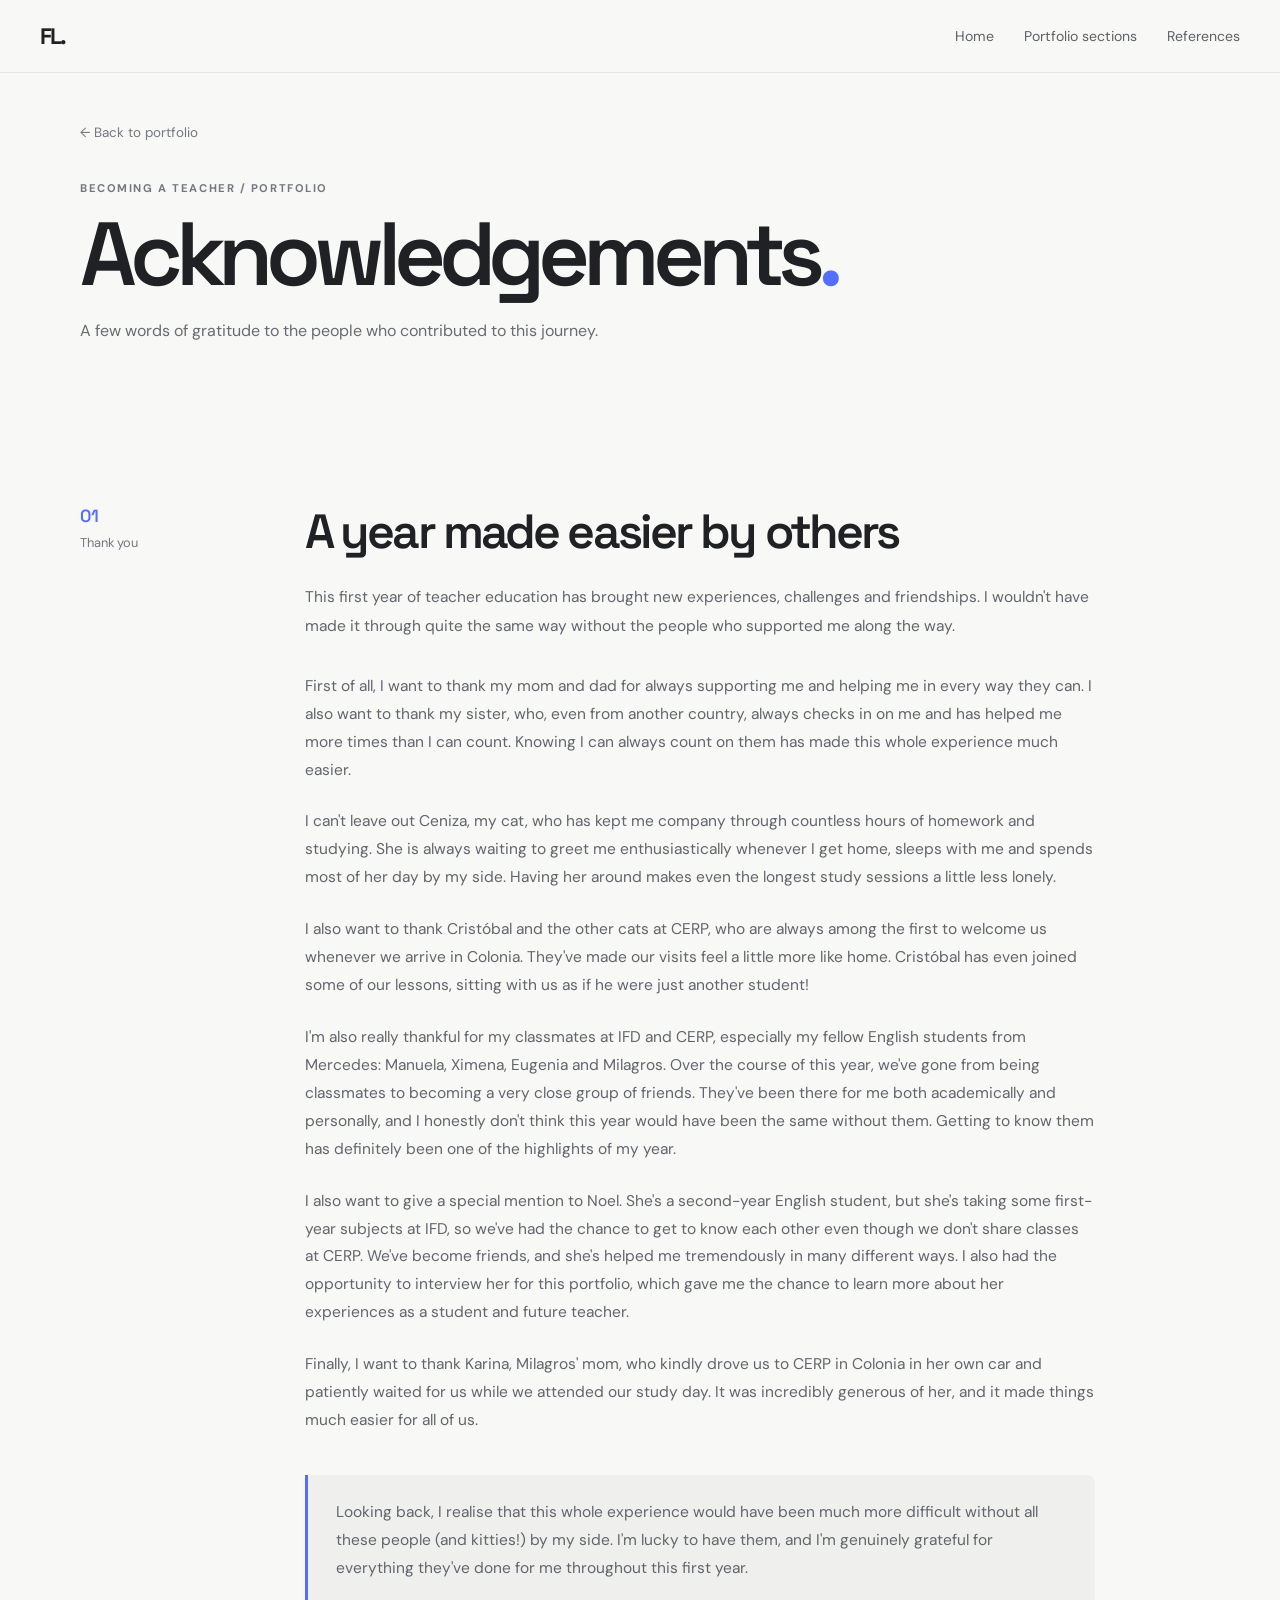
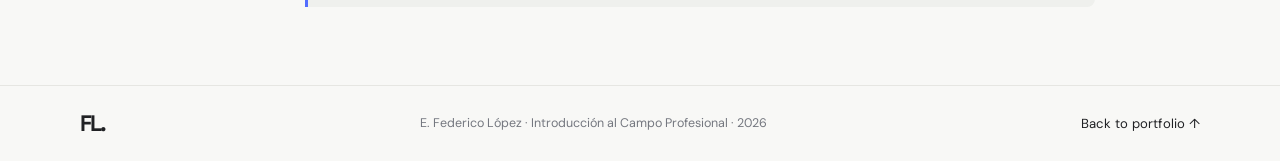
==== portfolio/acknowledgements.html @ 2c7e5343 "Initial portfolio publication" ====
<!doctype html>
<html lang="en">
  <head>
    <meta charset="UTF-8" />
    <meta name="viewport" content="width=device-width, initial-scale=1.0" />
    <title>Acknowledgements — Federico López</title>
    <link rel="preconnect" href="https://fonts.googleapis.com" />
    <link rel="preconnect" href="https://fonts.gstatic.com" crossorigin />
    <link
      href="https://fonts.googleapis.com/css2?family=DM+Sans:wght@400;500;600;700&family=Space+Grotesk:wght@400;500;600;700&display=swap"
      rel="stylesheet"
    />
    <link rel="stylesheet" href="style.css" />
  </head>

  <body>
    <header class="site-header">
      <div class="nav-container">
        <a class="logo" href="index.html">FL.</a>
        <button
          class="menu-toggle"
          aria-label="Open navigation"
          aria-expanded="false"
        >
          <span></span><span></span>
        </button>
        <nav class="main-nav">
          <a href="index.html">Home</a>
          <a href="index.html#portfolio">Portfolio sections</a>
          <a href="references.html">References</a>
        </nav>
      </div>
    </header>

    <main>
      <section class="page-hero container">
        <a class="back-link" href="index.html#portfolio">← Back to portfolio</a>
        <p class="eyebrow">BECOMING A TEACHER / PORTFOLIO</p>
        <h1>Acknowledgements<span>.</span></h1>
        <p class="hero-intro">
          A few words of gratitude to the people who contributed to this
          journey.
        </p>
      </section>

      <section class="content-section container">
        <div class="content-layout">
          <aside class="content-label">
            <span>01</span>
            <p>Thank you</p>
          </aside>

          <div class="content-main">
            <h2>A year made easier by others</h2>
            <p class="section-lead">
              This first year of teacher education has brought new experiences,
              challenges and friendships. I wouldn't have made it through quite
              the same way without the people who supported me along the way.
            </p>

            <div class="acknowledgements-content">
              <p>
                First of all, I want to thank my mom and dad for always
                supporting me and helping me in every way they can. I also want
                to thank my sister, who, even from another country, always
                checks in on me and has helped me more times than I can count.
                Knowing I can always count on them has made this whole
                experience much easier.
              </p>

              <p>
                I can't leave out Ceniza, my cat, who has kept me company
                through countless hours of homework and studying. She is always
                waiting to greet me enthusiastically whenever I get home, sleeps
                with me and spends most of her day by my side. Having her around
                makes even the longest study sessions a little less lonely.
              </p>

              <p>
                I also want to thank Cristóbal and the other cats at CERP, who
                are always among the first to welcome us whenever we arrive in
                Colonia. They've made our visits feel a little more like home.
                Cristóbal has even joined some of our lessons, sitting with us
                as if he were just another student!
              </p>

              <p>
                I'm also really thankful for my classmates at IFD and CERP,
                especially my fellow English students from Mercedes: Manuela,
                Ximena, Eugenia and Milagros. Over the course of this year,
                we've gone from being classmates to becoming a very close group
                of friends. They've been there for me both academically and
                personally, and I honestly don't think this year would have been
                the same without them. Getting to know them has definitely been
                one of the highlights of my year.
              </p>

              <p>
                I also want to give a special mention to Noel. She's a
                second-year English student, but she's taking some first-year
                subjects at IFD, so we've had the chance to get to know each
                other even though we don't share classes at CERP. We've become
                friends, and she's helped me tremendously in many different
                ways. I also had the opportunity to interview her for this
                portfolio, which gave me the chance to learn more about her
                experiences as a student and future teacher.
              </p>

              <p>
                Finally, I want to thank Karina, Milagros' mom, who kindly drove
                us to CERP in Colonia in her own car and patiently waited for us
                while we attended our study day. It was incredibly generous of
                her, and it made things much easier for all of us.
              </p>
            </div>

            <div class="acknowledgements-ending">
              <p>
                Looking back, I realise that this whole experience would have
                been much more difficult without all these people (and kitties!)
                by my side. I'm lucky to have them, and I'm genuinely grateful
                for everything they've done for me throughout this first year.
              </p>
            </div>
          </div>
        </div>
      </section>
    </main>

    <footer class="site-footer">
      <div class="container footer-content">
        <a class="logo" href="index.html">FL.</a>
        <p>E. Federico López · Introducción al Campo Profesional · 2026</p>
        <a href="index.html#portfolio">Back to portfolio ↑</a>
      </div>
    </footer>

    <script src="script.js"></script>
  </body>
</html>
---- portfolio/style.css ----
:root {
  --bg: #f8f8f6;
  --paper: #ffffff;
  --ink: #202124;
  --muted: #74777f;
  --accent: #536dfe;
  --line: #e6e6e2;
  --soft: #eff0ed;
}
* {
  box-sizing: border-box;
}
html {
  scroll-behavior: smooth;
  scroll-padding-top: 100px;
}
body {
  margin: 0;
  background: var(--bg);
  color: var(--ink);
  font-family: "DM Sans", sans-serif;
  -webkit-font-smoothing: antialiased;
}
a {
  color: inherit;
}
.container {
  width: min(1120px, calc(100% - 48px));
  margin-inline: auto;
}
.site-header {
  position: sticky;
  top: 0;
  z-index: 20;
  background: rgba(248, 248, 246, 0.94);
  backdrop-filter: blur(14px);
  border-bottom: 1px solid var(--line);
}
.nav-container {
  width: min(1200px, calc(100% - 48px));
  height: 72px;
  margin: auto;
  display: flex;
  align-items: center;
  justify-content: space-between;
}
.logo {
  font:
    700 1.4rem "Space Grotesk",
    sans-serif;
  text-decoration: none;
  letter-spacing: -0.08em;
}
.main-nav {
  display: flex;
  align-items: center;
  gap: 30px;
}
.main-nav a {
  text-decoration: none;
  color: #5e6067;
  font-size: 0.88rem;
  transition: color 0.2s;
}
.main-nav a:hover {
  color: var(--accent);
}
.menu-toggle {
  display: none;
  border: 0;
  background: transparent;
  padding: 8px;
}
.menu-toggle span {
  display: block;
  width: 22px;
  height: 2px;
  background: var(--ink);
  margin: 5px;
}
.eyebrow {
  margin: 0;
  color: var(--muted);
  font-size: 0.7rem;
  font-weight: 700;
  letter-spacing: 0.14em;
  text-transform: uppercase;
}
.welcome {
  min-height: 590px;
  padding-block: 100px 90px;
  display: grid;
  grid-template-columns: minmax(0, 1.5fr) minmax(260px, 0.7fr);
  gap: 90px;
  align-items: center;
}
.welcome h1 {
  margin: 25px 0 24px;
  font:
    600 clamp(4.1rem, 8vw, 7.4rem)/0.91 "Space Grotesk",
    sans-serif;
  letter-spacing: -0.09em;
}
.welcome h1 span,
.section-heading h2 span,
.page-hero h1 span {
  color: var(--accent);
}
.welcome-lead {
  max-width: 610px;
  margin: 0 0 16px;
  font:
    500 clamp(1.15rem, 2vw, 1.45rem)/1.5 "Space Grotesk",
    sans-serif;
  letter-spacing: -0.025em;
}
.welcome-description {
  max-width: 650px;
  color: #686b72;
  font-size: 0.97rem;
  line-height: 1.85;
}
.welcome-link {
  display: inline-flex;
  gap: 26px;
  align-items: center;
  margin-top: 24px;
  padding: 13px 0;
  text-decoration: none;
  border-bottom: 1px solid var(--ink);
  font-size: 0.9rem;
  font-weight: 600;
}
.welcome-link span {
  color: var(--accent);
  font-size: 1.1rem;
}
.welcome-details {
  border-left: 1px solid var(--line);
  padding-left: 30px;
}
.detail-item {
  padding: 15px 0;
  border-bottom: 1px solid var(--line);
  display: flex;
  flex-direction: column;
  gap: 7px;
}
.detail-item span {
  color: var(--muted);
  font-size: 0.65rem;
  letter-spacing: 0.13em;
  font-weight: 700;
}
.detail-item strong {
  font-size: 0.95rem;
  font-weight: 500;
  line-height: 1.45;
}
.detail-note {
  padding-top: 20px;
  color: var(--muted);
  font-size: 0.82rem;
  line-height: 1.6;
}
.portfolio-section {
  padding: 75px 0 105px;
  background: #f0f0ed;
  border-top: 1px solid var(--line);
}
.section-heading {
  display: flex;
  justify-content: space-between;
  align-items: end;
  gap: 24px;
  margin-bottom: 32px;
}
.section-heading h2 {
  margin: 12px 0 0;
  font:
    600 clamp(2.2rem, 4vw, 3.4rem)/1.08 "Space Grotesk",
    sans-serif;
  letter-spacing: -0.065em;
}
.section-heading > p {
  margin: 0 0 6px;
  color: var(--muted);
  font-size: 0.88rem;
}
.portfolio-grid {
  display: grid;
  grid-template-columns: repeat(2, minmax(0, 1fr));
  gap: 12px;
}
.portfolio-card {
  min-height: 185px;
  padding: 22px 24px 20px;
  background: var(--paper);
  border: 1px solid var(--line);
  display: flex;
  flex-direction: column;
  justify-content: space-between;
  text-decoration: none;
  transition:
    border-color 0.2s,
    transform 0.2s,
    box-shadow 0.2s;
}
.portfolio-card:hover {
  border-color: #b8c1ff;
  transform: translateY(-3px);
  box-shadow: 0 10px 28px rgba(30, 35, 55, 0.06);
}
.card-number {
  color: var(--accent);
  font-size: 0.7rem;
  font-weight: 700;
  letter-spacing: 0.08em;
}
.portfolio-card h3 {
  margin: 17px 0 7px;
  font:
    600 1.3rem/1.2 "Space Grotesk",
    sans-serif;
  letter-spacing: -0.04em;
}
.portfolio-card p {
  max-width: 430px;
  margin: 0;
  color: var(--muted);
  font-size: 0.86rem;
  line-height: 1.6;
}
.card-arrow {
  align-self: flex-end;
  margin-top: 10px;
  font-size: 1.05rem;
  color: var(--accent);
}
.site-footer {
  border-top: 1px solid var(--line);
  padding: 23px 0;
}
.footer-content {
  display: flex;
  align-items: center;
  justify-content: space-between;
  gap: 20px;
}
.footer-content p {
  margin: 0;
  color: var(--muted);
  font-size: 0.78rem;
}
.footer-content > a:last-child {
  font-size: 0.82rem;
  text-decoration: none;
}
.page-hero {
  padding-top: 48px;
  padding-bottom: 65px;
}
.back-link {
  display: inline-block;
  margin-bottom: 40px;
  color: var(--muted);
  text-decoration: none;
  font-size: 0.84rem;
}
.back-link:hover {
  color: var(--accent);
}
.page-hero h1 {
  margin: 16px 0 18px;
  font:
    600 clamp(3.2rem, 7vw, 6rem)/0.98 "Space Grotesk",
    sans-serif;
  letter-spacing: -0.08em;
}
.page-hero .hero-intro {
  max-width: 680px;
  color: #686b72;
  line-height: 1.8;
}
.subnav-wrap {
  position: sticky;
  top: 72px;
  z-index: 10;
  background: rgba(248, 248, 246, 0.95);
  border-block: 1px solid var(--line);
}
.subnav {
  display: flex;
  gap: 28px;
  overflow-x: auto;
  padding-block: 15px;
  scrollbar-width: none;
}
.subnav::-webkit-scrollbar {
  display: none;
}
.subnav a {
  white-space: nowrap;
  text-decoration: none;
  color: var(--muted);
  font-size: 0.82rem;
}
.subnav a:hover {
  color: var(--accent);
}
.content-section {
  padding-block: 78px;
  scroll-margin-top: 100px;
}
.section-tint {
  background: var(--soft);
}
.content-layout {
  display: grid;
  grid-template-columns: 170px minmax(0, 1fr);
  gap: 55px;
}
.content-label {
  color: var(--muted);
  font-size: 0.8rem;
}
.content-label span {
  display: block;
  margin-bottom: 7px;
  color: var(--accent);
  font:
    600 1.1rem "Space Grotesk",
    sans-serif;
}
.content-label p {
  margin: 0;
}
.content-main {
  max-width: 790px;
}
.content-main h2 {
  margin: 0 0 25px;
  font:
    600 clamp(2rem, 4vw, 3rem)/1.12 "Space Grotesk",
    sans-serif;
  letter-spacing: -0.06em;
}
.content-main h3 {
  margin: 42px 0 16px;
  font:
    600 1.45rem "Space Grotesk",
    sans-serif;
  letter-spacing: -0.04em;
}
.content-main p,
.section-lead {
  color: #62656c;
  font-size: 0.97rem;
  line-height: 1.85;
}
.placeholder-panel,
.letter-placeholder {
  margin: 20px 0;
  padding: 25px;
  min-height: 125px;
  background: white;
  border: 1px solid var(--line);
}
.placeholder-panel > p,
.person-card > span {
  margin: 0 0 12px;
  color: var(--accent);
  font-size: 0.67rem;
  font-weight: 700;
  letter-spacing: 0.13em;
}
.placeholder-panel span,
.letter-placeholder span {
  color: var(--muted);
  line-height: 1.7;
}
.letter-placeholder {
  padding: 34px;
}
.letter-placeholder p {
  color: var(--ink);
  font:
    600 1.15rem "Space Grotesk",
    sans-serif;
}
.wide-image {
  margin: 28px 0;
}
.wide-image img {
  display: block;
  width: 100%;
  aspect-ratio: 16/9;
  object-fit: cover;
  background: #e3e3df;
}
.wide-image figcaption {
  margin-top: 8px;
  color: var(--muted);
  font-size: 0.76rem;
}
.people-grid {
  display: grid;
  grid-template-columns: repeat(2, minmax(0, 1fr));
  gap: 12px;
}
.person-card {
  min-height: 150px;
  padding: 22px;
  background: white;
  border: 1px solid var(--line);
}
.person-card h3 {
  margin: 0 0 9px;
  font:
    600 1.25rem "Space Grotesk",
    sans-serif;
}
.person-card p {
  margin: 0;
  color: var(--muted);
  font-size: 0.85rem;
  line-height: 1.6;
}
.next-section {
  padding: 70px 0;
  background: #eff0ed;
}
.next-section h2 {
  font:
    600 clamp(2.3rem, 5vw, 4rem) "Space Grotesk",
    sans-serif;
  letter-spacing: -0.06em;
}
@media (max-width: 820px) {
  .welcome {
    gap: 45px;
    grid-template-columns: minmax(0, 1.2fr) minmax(230px, 0.8fr);
  }
  .content-layout {
    grid-template-columns: 125px minmax(0, 1fr);
    gap: 30px;
  }
}
@media (max-width: 640px) {
  .container {
    width: calc(100% - 36px);
  }
  .nav-container {
    width: calc(100% - 36px);
    height: 66px;
  }
  .menu-toggle {
    display: block;
  }
  .main-nav {
    display: none;
    position: absolute;
    top: 66px;
    left: 0;
    right: 0;
    padding: 20px 22px 24px;
    flex-direction: column;
    align-items: flex-start;
    gap: 19px;
    background: var(--bg);
    border-bottom: 1px solid var(--line);
  }
  .main-nav.open {
    display: flex;
  }
  .welcome {
    min-height: auto;
    padding-block: 70px 65px;
    grid-template-columns: 1fr;
    gap: 45px;
  }
  .welcome h1 {
    font-size: clamp(3.7rem, 16vw, 5.4rem);
  }
  .welcome-details {
    border-left: 0;
    border-top: 1px solid var(--line);
    padding: 12px 0 0;
    display: grid;
    grid-template-columns: 1fr 1fr;
    column-gap: 20px;
  }
  .welcome-photo {
    display: flex;
    align-items: center;
    justify-content: center;
  }
  .detail-note {
    grid-column: 1/-1;
  }
  .portfolio-section {
    padding: 60px 0 75px;
  }
  .section-heading {
    display: block;
  }
  .section-heading > p {
    margin-top: 12px;
  }
  .portfolio-grid {
    grid-template-columns: 1fr;
  }
  .portfolio-card {
    min-height: 160px;
  }
  .footer-content {
    flex-wrap: wrap;
  }
  .footer-content p {
    order: 3;
    width: 100%;
  }
  .page-hero {
    padding-top: 35px;
    padding-bottom: 48px;
  }
  .subnav-wrap {
    top: 66px;
  }
  .content-section {
    padding-block: 58px;
  }
  .content-layout {
    grid-template-columns: 1fr;
    gap: 18px;
  }
  .content-label {
    display: flex;
    align-items: center;
    gap: 10px;
  }
  .content-label span {
    margin: 0;
  }
  .people-grid {
    grid-template-columns: 1fr;
  }
}
@media (prefers-reduced-motion: reduce) {
  html {
    scroll-behavior: auto;
  }
  *,
  *::before,
  *::after {
    transition-duration: 0.01ms !important;
    animation-duration: 0.01ms !important;
  }
}

.welcome-photo {
  margin: 0 0 20px;
}

.welcome-photo img {
  width: min(60%, 320px);
}

/* EDUCATIONAL AGENTS — INTERVIEWS */

.interview-introduction {
  max-width: 760px;
  margin-bottom: 55px;
}

.interview-introduction p {
  margin-bottom: 18px;
  line-height: 1.8;
  color: var(--muted);
}

.interview-list {
  border-top: 1px solid var(--line);
}

.interview-item {
  border-bottom: 1px solid var(--line);
}

.interview-item summary {
  display: grid;
  grid-template-columns: 45px minmax(0, 1fr) 30px;
  align-items: center;
  gap: 18px;
  padding: 23px 5px;
  cursor: pointer;
  list-style: none;
}

.interview-item summary::-webkit-details-marker {
  display: none;
}

.interview-number {
  font-family: "Space Grotesk", sans-serif;
  font-size: 0.85rem;
  color: var(--accent);
}

.interview-person {
  display: flex;
  flex-direction: column;
  gap: 5px;
}

.interview-person strong {
  font-family: "Space Grotesk", sans-serif;
  font-size: 1.15rem;
  font-weight: 600;
  color: var(--ink);
}

.interview-person small {
  font-size: 0.85rem;
  color: var(--muted);
}

.interview-toggle {
  font-size: 1.5rem;
  font-weight: 300;
  color: var(--muted);
  text-align: center;
  transition: transform 0.2s ease;
}

.interview-item[open] .interview-toggle {
  transform: rotate(45deg);
}

.interview-item summary:hover .interview-person strong {
  color: var(--accent);
}

.interview-content {
  max-width: 760px;
  padding: 5px 5px 35px 63px;
}

.interview-question {
  margin-bottom: 32px;
}

.interview-question:last-child {
  margin-bottom: 0;
}

.interview-question h3 {
  margin-bottom: 13px;
  font-family: "Space Grotesk", sans-serif;
  font-size: 1.05rem;
  line-height: 1.5;
  font-weight: 600;
  color: var(--ink);
}

.interview-question p,
.interview-content > p {
  margin-bottom: 14px;
  font-size: 0.96rem;
  line-height: 1.8;
  color: var(--muted);
}

.interview-question p:last-child {
  margin-bottom: 0;
}

/* MOBILE */

@media (max-width: 640px) {
  .interview-introduction {
    margin-bottom: 38px;
  }

  .interview-item summary {
    grid-template-columns: 30px minmax(0, 1fr) 25px;
    gap: 12px;
    padding: 19px 0;
  }

  .interview-person strong {
    font-size: 1.05rem;
  }

  .interview-content {
    padding: 5px 0 28px 0;
  }

  .interview-question {
    margin-bottom: 27px;
  }

  .interview-question h3 {
    font-size: 1rem;
  }

  .interview-question p,
  .interview-content > p {
    font-size: 0.93rem;
  }
}

.table-wrap {
  width: 100%;
  overflow-x: auto;
  margin: 1.5rem 0;
}

.table-wrap table {
  width: 100%;
  border-collapse: collapse;
}

.table-wrap th,
.table-wrap td {
  padding: 0.85rem 1rem;
  text-align: left;
  vertical-align: top;
}

/* Glossary */

.glossary-category {
  margin-top: 3.5rem;
  scroll-margin-top: 100px;
}

.glossary-heading {
  display: flex;
  align-items: baseline;
  gap: 1rem;
  padding-bottom: 1rem;
  margin-bottom: 0.5rem;
  border-bottom: 1px solid var(--line, #e6e6e2);
}

.glossary-heading > span {
  color: var(--muted, #74777f);
  font-size: 0.8rem;
  font-weight: 600;
  letter-spacing: 0.08em;
}

.glossary-heading h3 {
  margin: 0;
  font-family: "Space Grotesk", sans-serif;
  font-size: 1.35rem;
  font-weight: 600;
}

.glossary-list {
  margin: 0;
}

.glossary-entry {
  display: grid;
  grid-template-columns: minmax(190px, 0.8fr) minmax(0, 1.5fr);
  gap: 1.5rem;
  padding: 1.1rem 0;
  border-bottom: 1px solid var(--line, #e6e6e2);
}

.glossary-entry dt {
  font-weight: 600;
  line-height: 1.5;
  color: var(--ink, #202124);
}

.glossary-entry dd {
  margin: 0;
  color: var(--muted, #74777f);
  line-height: 1.65;
}

@media (max-width: 650px) {
  .glossary-category {
    margin-top: 2.5rem;
  }

  .glossary-heading {
    gap: 0.7rem;
  }

  .glossary-heading h3 {
    font-size: 1.15rem;
  }

  .glossary-entry {
    grid-template-columns: 1fr;
    gap: 0.35rem;
    padding: 1rem 0;
  }
}

/* Acknowledgements */

.acknowledgements-content {
  margin-top: 2rem;
}

.acknowledgements-content p {
  margin: 0 0 1.5rem;
  line-height: 1.8;
}

.acknowledgements-ending {
  margin-top: 2.5rem;
  padding: 1.5rem 1.75rem;
  background: var(--soft, #eff0ed);
  border-left: 3px solid var(--accent, #536dfe);
  border-radius: 0 8px 8px 0;
}

.acknowledgements-ending p {
  margin: 0;
  line-height: 1.8;
}

/* References */

.reference-list {
  margin-top: 2rem;
}

.reference-entry {
  margin: 0;
  padding: 1.1rem 0 1.1rem 2rem;
  border-bottom: 1px solid var(--line, #e6e6e2);
  line-height: 1.75;
  text-indent: -2rem;
  overflow-wrap: anywhere;
}

.reference-entry a {
  color: var(--accent, #536dfe);
  text-decoration: none;
  overflow-wrap: anywhere;
}

.reference-entry a:hover {
  text-decoration: underline;
}

.reference-entry em {
  font-style: italic;
}

@media (max-width: 650px) {
  .reference-entry {
    padding: 1rem 0 1rem 1.5rem;
    text-indent: -1.5rem;
    font-size: 0.95rem;
  }
}

/* Creative Corner */

.section-intro {
  margin-bottom: 2rem;
  line-height: 1.8;
  color: var(--muted, #74777f);
}

.creative-entry {
  padding: 1.75rem 0;
  border-bottom: 1px solid var(--line, #e6e6e2);
}

.creative-entry:last-child {
  border-bottom: none;
}

.creative-entry-heading {
  margin-bottom: 1rem;
}

.creative-entry-heading .eyebrow {
  margin-bottom: 0.5rem;
}

.creative-entry h3,
.photo-caption h3,
.music-subsection h3 {
  margin: 0;
  font-family: "Space Grotesk", sans-serif;
  font-size: 1.35rem;
  font-weight: 600;
}

.creative-entry h3 span {
  color: var(--muted, #74777f);
  font-weight: 400;
}

.entry-credit {
  margin: 0.35rem 0 0;
  color: var(--muted, #74777f);
  font-size: 0.9rem;
}

.creative-entry > p,
.photo-caption p,
.song-group > p,
.instrumental-section > p {
  line-height: 1.8;
  color: var(--muted, #74777f);
}

.photo-entry {
  display: grid;
  grid-template-columns: minmax(0, 1fr) minmax(0, 1fr);
  gap: 2rem;
  align-items: center;
  padding: 1.75rem 0;
  border-bottom: 1px solid var(--line, #e6e6e2);
}

.photo-entry:last-child {
  border-bottom: none;
}

.photo-placeholder {
  aspect-ratio: 16 / 10;
  background: var(--soft, #eff0ed);
  border: 1px dashed var(--line, #e6e6e2);
  display: flex;
  flex-direction: column;
  align-items: center;
  justify-content: center;
  gap: 0.5rem;
  color: var(--muted, #74777f);
}

.photo-placeholder span {
  font-size: 0.75rem;
  font-weight: 600;
  letter-spacing: 0.1em;
}

.photo-placeholder p {
  margin: 0;
  font-size: 0.85rem;
}

.photo-caption h3 {
  margin-bottom: 0.75rem;
}

.music-subsection {
  margin-top: 2.5rem;
}

.music-subsection h3 {
  margin-bottom: 1.25rem;
}

.song-group {
  padding: 1.25rem 0;
  border-bottom: 1px solid var(--line, #e6e6e2);
}

.song-group:last-child {
  border-bottom: none;
}

.song-list,
.instrumental-list {
  list-style: none;
  padding: 0;
  margin: 0;
}

.song-list li,
.instrumental-list li {
  padding: 0.35rem 0;
  font-weight: 600;
  color: var(--ink, #202124);
}

.song-list li span,
.instrumental-list li span {
  color: var(--muted, #74777f);
  font-weight: 400;
}

.song-group > p {
  margin: 0.75rem 0 0;
}

.instrumental-section {
  padding-top: 2rem;
  border-top: 1px solid var(--line, #e6e6e2);
}

.instrumental-list {
  margin: 1.25rem 0;
  padding: 1rem 1.25rem;
  background: var(--soft, #eff0ed);
  border-radius: 8px;
}

.instrumental-section > p:last-child {
  margin-top: 1.5rem;
}

@media (max-width: 700px) {
  .photo-entry {
    grid-template-columns: 1fr;
    gap: 1rem;
  }

  .creative-entry {
    padding: 1.4rem 0;
  }

  .music-subsection {
    margin-top: 2rem;
  }
}

.portfolio-figure {
  margin: 2rem 0;
  padding: 1.5rem;
  background: var(--soft, #eff0ed);
  border-radius: 8px;
}

.portfolio-figure img {
  display: block;
  width: 100%;
  height: auto;
  max-height: 700px;
  object-fit: contain;
  margin: 0 auto;
}

.portfolio-figure figcaption {
  margin-top: 1rem;
  text-align: center;
  color: var(--muted, #74777f);
  font-size: 0.85rem;
  line-height: 1.5;
}

@media (max-width: 650px) {
  .portfolio-figure {
    padding: 0.75rem;
    margin: 1.5rem 0;
  }
}

/* School visit photo galleries */

.visit-gallery-section {
  margin: 2.5rem 0;
  min-width: 0;
  padding: 1.5rem;
  background: var(--soft, #eff0ed);
  border-radius: 8px;
}

.visit-gallery-heading {
  display: flex;
  justify-content: space-between;
  align-items: baseline;
  flex-wrap: wrap;
  gap: 0.5rem 1rem;
  margin-bottom: 1rem;
}

.visit-gallery-heading h4 {
  margin: 0;
  font-family: "Space Grotesk", sans-serif;
  font-size: 1rem;
  font-weight: 600;
  color: var(--ink, #202124);
}

.visit-gallery-heading span {
  color: var(--muted, #74777f);
  font-size: 0.8rem;
}

.visit-gallery {
  display: flex;
  gap: 1rem;
  overflow-x: auto;
  overflow-y: hidden;
  padding: 0.25rem 0 0.8rem;
  scroll-snap-type: x mandatory;
  overscroll-behavior-x: contain;
  scrollbar-width: thin;
  scrollbar-color: #a6a8ad transparent;
  -webkit-overflow-scrolling: touch;
}

.visit-gallery-item {
  flex: 0 0 clamp(280px, 38vw, 390px);
  display: block;
  padding: 0;
  margin: 0;
  border: none;
  background: transparent;
  text-align: left;
  cursor: zoom-in;
  scroll-snap-align: start;
}

.visit-gallery-item img {
  display: block;
  width: 100%;
  height: auto;
  aspect-ratio: 3375 / 4219;
  object-fit: contain;
  border-radius: 8px;
  background: white;
  transition: opacity 0.2s ease;
}

.visit-gallery-item:hover img {
  opacity: 0.85;
}

.gallery-number {
  display: block;
  margin-top: 0.55rem;
  color: var(--muted, #74777f);
  font-size: 0.75rem;
  text-align: right;
}

.gallery-hint {
  margin: 0.5rem 0 0;
  color: var(--muted, #74777f);
  font-size: 0.78rem;
}

/* Full-screen image viewer */

.image-lightbox {
  position: fixed;
  inset: 0;
  z-index: 99999;
  display: flex;
  align-items: center;
  justify-content: center;
  padding: 5rem 5.5rem 4.5rem;
  background: rgba(12, 13, 16, 0.96);
  opacity: 0;
  visibility: hidden;
  pointer-events: none;
  transition:
    opacity 0.2s ease,
    visibility 0.2s ease;
}

.image-lightbox.active {
  opacity: 1;
  visibility: visible;
  pointer-events: auto;
}

.lightbox-image-wrap {
  position: relative;
  z-index: 1;
  width: 100%;
  height: 100%;
  display: flex;
  align-items: center;
  justify-content: center;
  overflow: hidden;
  touch-action: none;
  cursor: zoom-in;
}

.lightbox-image {
  display: block;
  max-width: 100%;
  max-height: 100%;
  width: auto;
  height: auto;
  object-fit: contain;
  border-radius: 3px;
  user-select: none;
  -webkit-user-drag: none;
  transform: translate(0, 0) scale(1);
  transform-origin: center center;
  transition: transform 0.2s ease;
  cursor: zoom-in;
}

.lightbox-image.zoomed {
  cursor: grab;
  transition: none;
}

.lightbox-image.dragging {
  cursor: grabbing;
}

/* Close button */

.lightbox-close {
  position: absolute;
  top: 1.25rem;
  right: 1.5rem;
  z-index: 10;
  width: 44px;
  height: 44px;
  display: flex;
  align-items: center;
  justify-content: center;
  padding: 0;
  border: 1px solid rgba(255, 255, 255, 0.25);
  border-radius: 50%;
  background: rgba(255, 255, 255, 0.08);
  color: white;
  font-size: 1.8rem;
  line-height: 1;
  cursor: pointer;
  transition: background 0.2s ease;
}

/* Previous and next buttons */

.lightbox-arrow {
  position: absolute;
  top: 50%;
  z-index: 10;
  width: 48px;
  height: 48px;
  display: flex;
  align-items: center;
  justify-content: center;
  padding: 0;
  border: 1px solid rgba(255, 255, 255, 0.25);
  border-radius: 50%;
  background: rgba(255, 255, 255, 0.08);
  color: white;
  font-size: 1.8rem;
  cursor: pointer;
  transform: translateY(-50%);
  transition: background 0.2s ease;
}

.lightbox-prev {
  left: 1.25rem;
}

.lightbox-next {
  right: 1.25rem;
}

/* Zoom controls and image counter */

.lightbox-bottom {
  position: absolute;
  bottom: 1.25rem;
  left: 50%;
  z-index: 10;
  display: flex;
  align-items: center;
  gap: 1.25rem;
  transform: translateX(-50%);
}

.lightbox-controls {
  display: flex;
  align-items: center;
  gap: 0.5rem;
}

.lightbox-control {
  position: static;
  width: 38px;
  height: 38px;
  display: flex;
  align-items: center;
  justify-content: center;
  padding: 0;
  border: 1px solid rgba(255, 255, 255, 0.25);
  border-radius: 50%;
  background: rgba(255, 255, 255, 0.08);
  color: white;
  font-size: 1.2rem;
  cursor: pointer;
  transition: background 0.2s ease;
}

.lightbox-counter {
  min-width: 4rem;
  color: rgba(255, 255, 255, 0.8);
  font-size: 0.85rem;
  text-align: center;
}

.lightbox-close:hover,
.lightbox-arrow:hover,
.lightbox-control:hover {
  background: rgba(255, 255, 255, 0.2);
}

.lightbox-hint {
  position: absolute;
  bottom: 1.75rem;
  right: 1.5rem;
  z-index: 10;
  color: rgba(255, 255, 255, 0.55);
  font-size: 0.72rem;
}

/* Responsive layout */

@media (max-width: 600px) {
  .visit-gallery-section {
    padding: 1rem;
    margin: 1.5rem 0 2rem;
  }

  .visit-gallery-item {
    flex-basis: min(78vw, 340px);
  }

  .image-lightbox {
    padding: 4.5rem 3.5rem 5rem;
  }

  .lightbox-arrow {
    width: 38px;
    height: 38px;
    font-size: 1.4rem;
  }

  .lightbox-prev {
    left: 0.5rem;
  }

  .lightbox-next {
    right: 0.5rem;
  }

  .lightbox-close {
    top: 0.75rem;
    right: 0.75rem;
  }

  .lightbox-hint {
    display: none;
  }

  .lightbox-bottom {
    bottom: 1rem;
  }
}


/* ---------------------------------
   MOVIE ENTRIES
--------------------------------- */

.movie-entry {
  display: grid;
  grid-template-columns: minmax(130px, 190px) 1fr;
  gap: 2rem;
  align-items: start;
  padding: 2rem 0;
  border-bottom: 1px solid var(--line, #e6e6e2);
}

.movie-entry:last-child {
  border-bottom: none;
}

.movie-poster {
  width: 100%;
  overflow: hidden;
  border-radius: 6px;
  background: var(--soft, #eff0ed);
  aspect-ratio: 2 / 3;
}

.movie-poster img {
  display: block;
  width: 100%;
  height: 100%;
  object-fit: cover;
  transition: transform 0.3s ease;
}

.movie-poster:hover img {
  transform: scale(1.035);
}

.movie-info {
  min-width: 0;
}

.movie-info > p,
.game-info > p {
  line-height: 1.8;
}

/* ---------------------------------
   SONG CARDS
--------------------------------- */

.song-card-grid {
  display: grid;
  grid-template-columns: repeat(3, minmax(0, 1fr));
  gap: 1.25rem;
  margin: 1.25rem 0 1.5rem;
}

.song-card {
  min-width: 0;
}

.song-cover {
  display: block;
  overflow: hidden;
  aspect-ratio: 1 / 1;
  border-radius: 6px;
  background: var(--soft, #eff0ed);
}

.song-cover img {
  display: block;
  width: 100%;
  height: 100%;
  object-fit: cover;
  transition: transform 0.3s ease, opacity 0.3s ease;
}

.song-cover:hover img {
  transform: scale(1.04);
  opacity: 0.88;
}

.song-card-info {
  padding-top: 0.65rem;
}

.song-card-info h4 {
  margin: 0;
  font-family: "Space Grotesk", sans-serif;
  font-size: 0.95rem;
  font-weight: 600;
  line-height: 1.4;
}

.song-card-info h4 a {
  color: var(--ink, #202124);
  text-decoration: none;
  text-decoration-color: var(--accent, #536dfe);
  text-underline-offset: 3px;
  transition: color 0.2s ease;
}

.song-card-info h4 a:hover {
  color: var(--accent, #536dfe);
  text-decoration: underline;
}

.song-card-info p {
  margin: 0.25rem 0 0;
  color: var(--muted, #74777f);
  font-size: 0.82rem;
  line-height: 1.5;
}

.song-group {
  padding: 1.5rem 0;
  border-bottom: 1px solid var(--line, #e6e6e2);
}

.song-group:last-child {
  border-bottom: none;
}

.song-group > p,
.instrumental-section > p {
  line-height: 1.8;
}

/* Instrumental music */

.instrumental-grid {
  margin-top: 1.5rem;
}

/* ---------------------------------
   VIDEO GAME ENTRY
--------------------------------- */

.game-entry {
  display: grid;
  grid-template-columns: minmax(150px, 220px) 1fr;
  gap: 2rem;
  align-items: start;
  margin-top: 1.5rem;
}

.game-image {
  overflow: hidden;
  border-radius: 6px;
  background: var(--soft, #eff0ed);
}

.game-image img {
  display: block;
  width: 100%;
  height: auto;
  aspect-ratio: 1 / 1;
  object-fit: cover;
  transition: transform 0.3s ease;
}

.game-image a:hover img {
  transform: scale(1.035);
}

.game-info {
  min-width: 0;
}

/* ---------------------------------
   RESPONSIVE
--------------------------------- */

@media (max-width: 700px) {
  .song-card-grid {
    grid-template-columns: repeat(2, minmax(0, 1fr));
    gap: 1rem;
  }

  .movie-entry {
    grid-template-columns: 115px minmax(0, 1fr);
    gap: 1.25rem;
  }

  .game-entry {
    grid-template-columns: 130px minmax(0, 1fr);
    gap: 1.25rem;
  }
}

@media (max-width: 420px) {
  .movie-entry {
    grid-template-columns: 95px minmax(0, 1fr);
    gap: 1rem;
  }

  .game-entry {
    grid-template-columns: 1fr;
  }

  .game-image {
    max-width: 220px;
  }

  .movie-info > p,
  .game-info > p {
    font-size: 0.9rem;
  }
}

/* PHOTOGRAPH ENTRIES */
.photo-grid {
  display: grid;
  grid-template-columns: repeat(2, minmax(0, 1fr));
  gap: 1.5rem;
  margin-top: 1.5rem;
}

.photo-entry {
  min-width: 0;
}

.photo-entry a {
  display: block;
  overflow: hidden;
  aspect-ratio: 4 / 3;
  border-radius: 6px;
  background: var(--soft, #eff0ed);
}

.photo-entry img {
  display: block;
  width: 100%;
  height: 100%;
  object-fit: cover;
  transition: transform 0.3s ease;
}

.photo-entry a:hover img {
  transform: scale(1.035);
}

.photo-entry figcaption {
  padding-top: 0.7rem;
  color: var(--muted, #74777f);
  font-size: 0.88rem;
  line-height: 1.6;
}

@media (max-width: 600px) {
  .photo-grid {
    grid-template-columns: 1fr;
    gap: 1.25rem;
  }
}

.movie-poster {
  aspect-ratio: 2 / 3;
  overflow: hidden;
}

.movie-poster img {
  width: 100%;
  height: 100%;
  object-fit: cover;
}
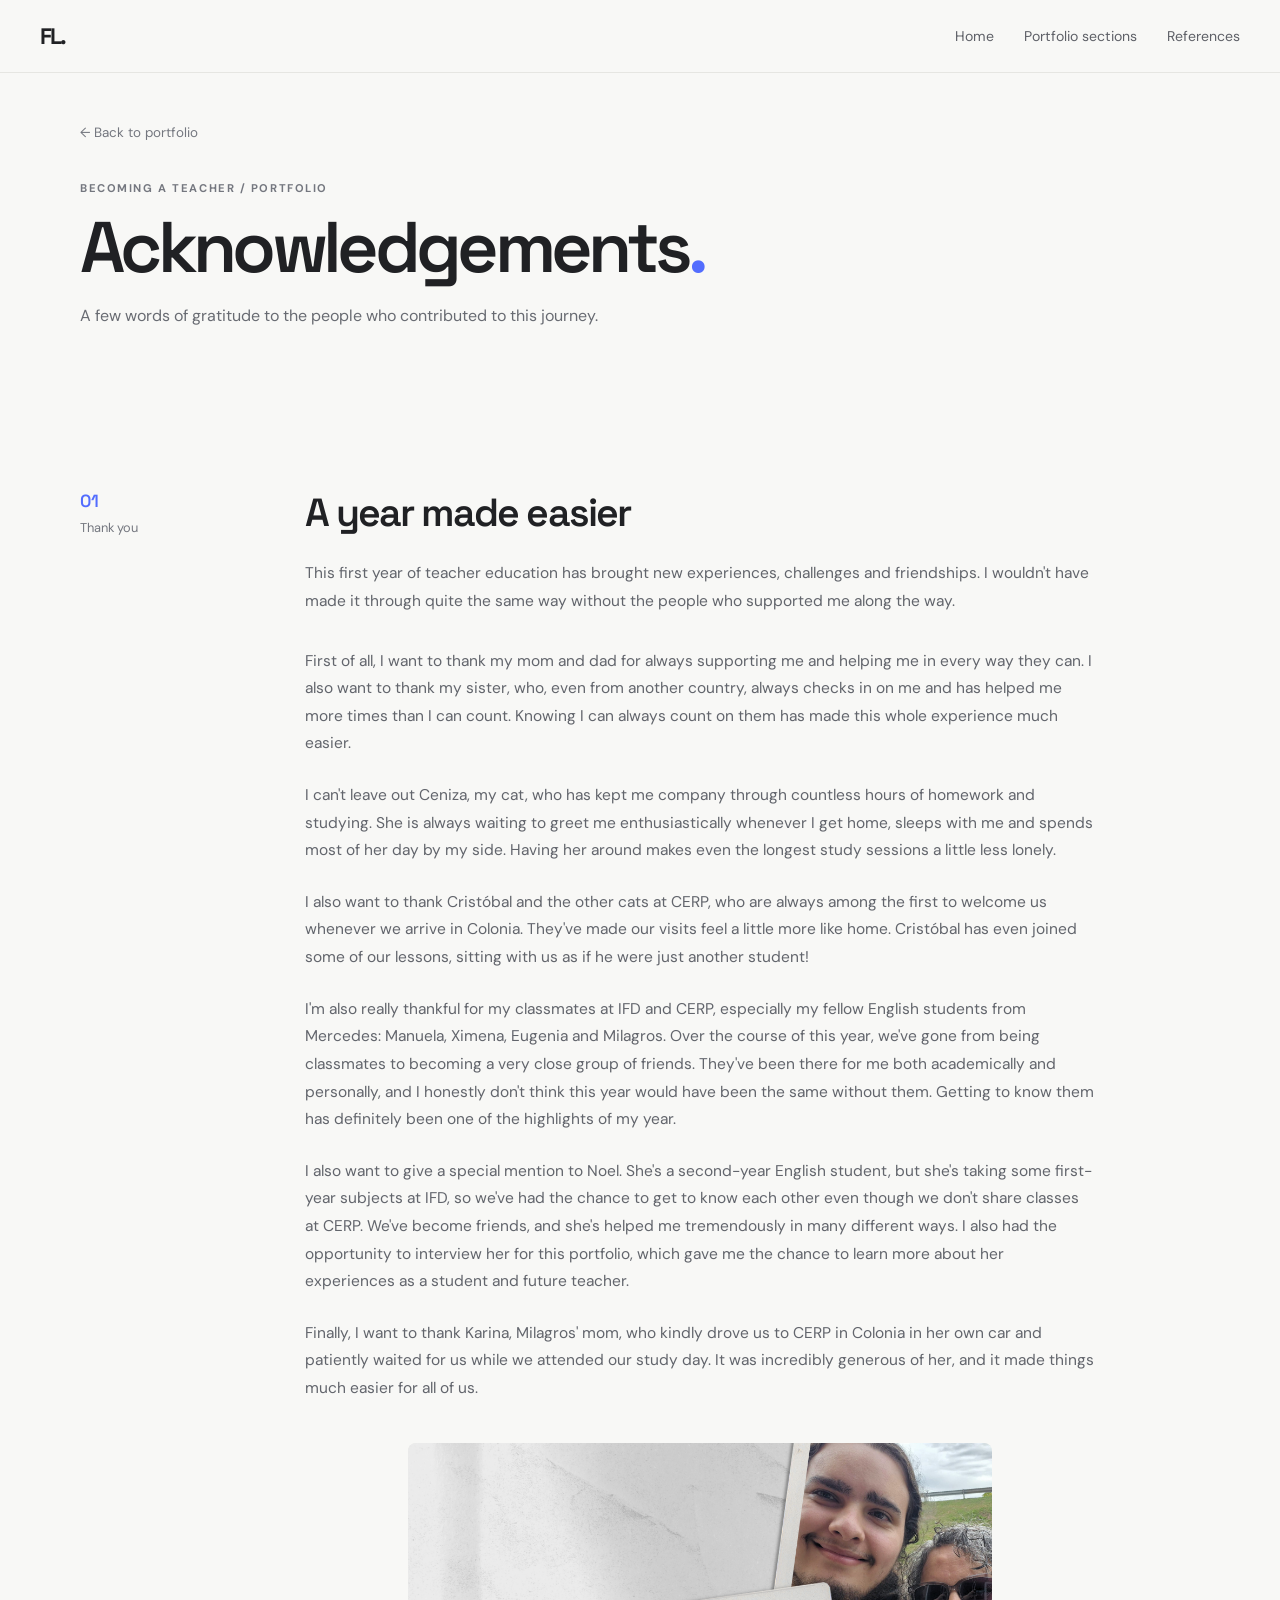
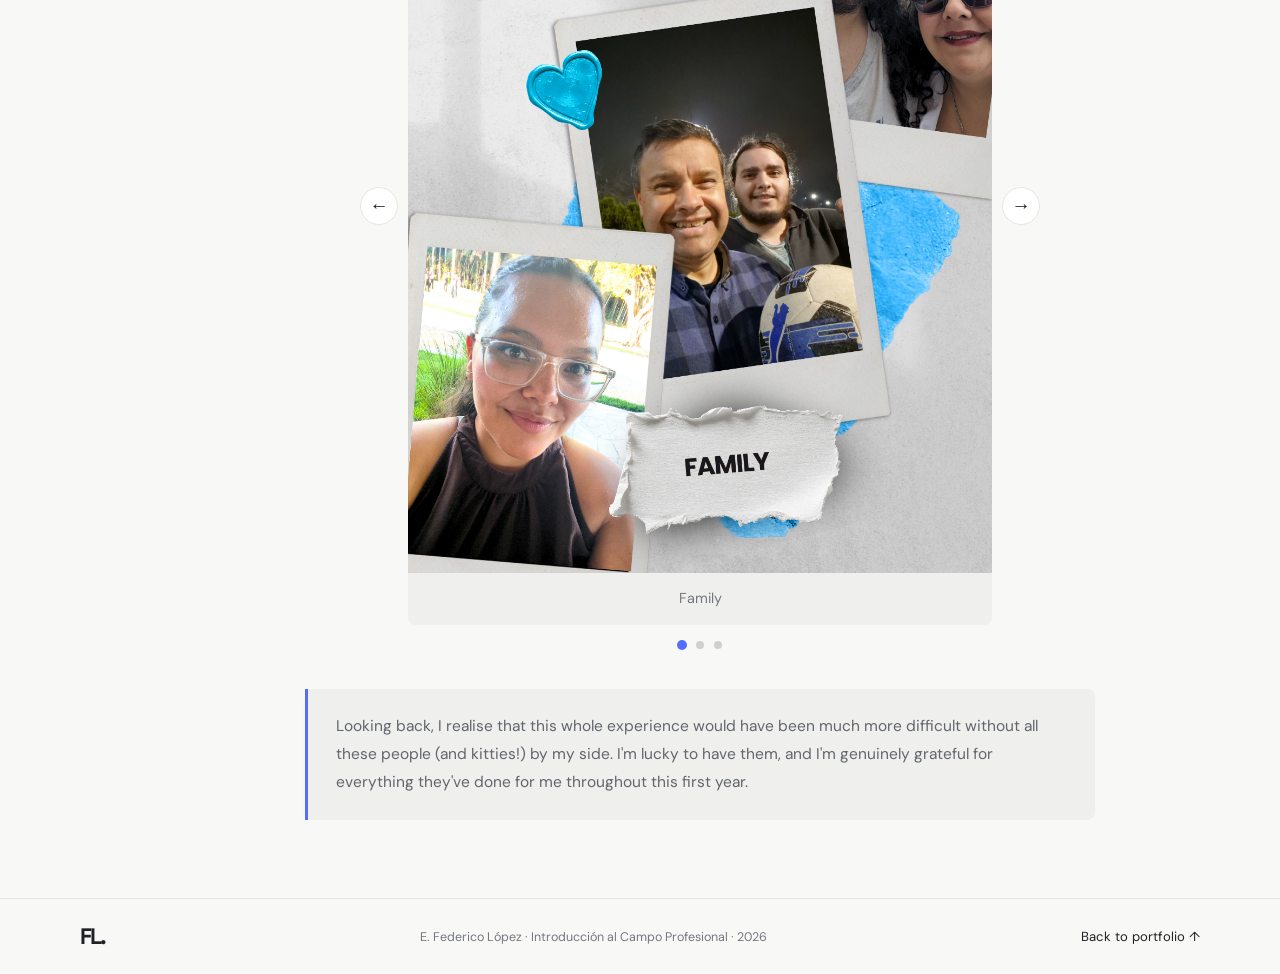
==== commit 4696e527: "Feat - Implement first stable version" ====
--- a/portfolio/acknowledgements.html
+++ b/portfolio/acknowledgements.html
@@ -51,7 +51,7 @@
           </aside>
 
           <div class="content-main">
-            <h2>A year made easier by others</h2>
+            <h2>A year made easier</h2>
             <p class="section-lead">
               This first year of teacher education has brought new experiences,
               challenges and friendships. I wouldn't have made it through quite
@@ -114,6 +114,64 @@
               </p>
             </div>
 
+            <div
+              class="acknowledgements-carousel"
+              aria-label="Acknowledgements photo gallery"
+            >
+              <div class="acknowledgements-slides">
+                <div class="acknowledgements-slide active">
+                  <img
+                    class="lightbox-trigger"
+                    data-gallery="acknowledgements"
+                    src="images/family.png"
+                    alt="My family"
+                  />
+                  <p>Family</p>
+                </div>
+
+                <div class="acknowledgements-slide">
+                  <img
+                    class="lightbox-trigger"
+                    data-gallery="acknowledgements"
+                    src="images/pets.png"
+                    alt="The cats who kept me company"
+                  />
+                  <p>My feline companions</p>
+                </div>
+
+                <div class="acknowledgements-slide">
+                  <img
+                    class="lightbox-trigger"
+                    data-gallery="acknowledgements"
+                    src="images/friends.png"
+                    alt="Friends from teacher education"
+                  />
+                  <p>Friends</p>
+                </div>
+              </div>
+
+              <button
+                class="ack-carousel-arrow prev"
+                aria-label="Previous image"
+                type="button"
+              >
+                &#8592;
+              </button>
+              <button
+                class="ack-carousel-arrow next"
+                aria-label="Next image"
+                type="button"
+              >
+                &#8594;
+              </button>
+
+              <div class="ack-carousel-indicators">
+                <button class="active" aria-label="Show family photo" type="button"></button>
+                <button aria-label="Show cats photo" type="button"></button>
+                <button aria-label="Show friends photo" type="button"></button>
+              </div>
+            </div>
+
             <div class="acknowledgements-ending">
               <p>
                 Looking back, I realise that this whole experience would have
@@ -135,6 +193,84 @@
       </div>
     </footer>
 
+    <!-- Shared full-screen image viewer -->
+    <div
+      class="image-lightbox"
+      id="imageLightbox"
+      aria-modal="true"
+      role="dialog"
+      aria-label="Enlarged photograph"
+      aria-hidden="true"
+    >
+      <button
+        class="lightbox-close"
+        type="button"
+        aria-label="Close image viewer"
+      >
+        &times;
+      </button>
+
+      <button
+        class="lightbox-arrow lightbox-prev"
+        type="button"
+        aria-label="Previous photograph"
+      >
+        &#8592;
+      </button>
+
+      <div class="lightbox-image-wrap">
+        <img class="lightbox-image" src="" alt="" draggable="false" />
+      </div>
+
+      <button
+        class="lightbox-arrow lightbox-next"
+        type="button"
+        aria-label="Next photograph"
+      >
+        &#8594;
+      </button>
+
+      <div class="lightbox-bottom">
+        <div class="lightbox-controls">
+          <button
+            class="lightbox-control"
+            id="zoomOut"
+            type="button"
+            aria-label="Zoom out"
+            title="Zoom out"
+          >
+            &minus;
+          </button>
+
+          <button
+            class="lightbox-control"
+            id="zoomReset"
+            type="button"
+            aria-label="Reset zoom"
+            title="Reset zoom"
+          >
+            &#8634;
+          </button>
+
+          <button
+            class="lightbox-control"
+            id="zoomIn"
+            type="button"
+            aria-label="Zoom in"
+            title="Zoom in"
+          >
+            +
+          </button>
+        </div>
+
+        <span class="lightbox-counter" id="lightboxCounter">1 / 3</span>
+      </div>
+
+      <span class="lightbox-hint">
+        Click image to zoom · Drag to explore · Use arrows to navigate
+      </span>
+    </div>
+
     <script src="script.js"></script>
   </body>
 </html>
--- a/portfolio/style.css
+++ b/portfolio/style.css
@@ -1629,4 +1629,597 @@
   width: 100%;
   height: 100%;
   object-fit: cover;
-}+}
+
+/* ACKNOWLEDGEMENTS CAROUSEL */
+.acknowledgements-carousel {
+  position: relative;
+  max-width: 680px;
+  margin: 2.5rem auto;
+  padding: 0 3rem;
+}
+
+.acknowledgements-slides {
+  position: relative;
+  overflow: hidden;
+  border-radius: 8px;
+  background: var(--soft, #eff0ed);
+}
+
+.acknowledgements-slide {
+  display: none;
+  text-align: center;
+}
+
+.acknowledgements-slide.active {
+  display: block;
+}
+
+.acknowledgements-slide img {
+  display: block;
+  width: 100%;
+  object-fit: cover;
+}
+
+.acknowledgements-slide p {
+  margin: 0;
+  padding: 0.85rem;
+  color: var(--muted, #74777f);
+  font-size: 0.9rem;
+}
+
+.ack-carousel-arrow {
+  position: absolute;
+  top: 45%;
+  transform: translateY(-50%);
+  width: 38px;
+  height: 38px;
+  border: 1px solid var(--line, #e6e6e2);
+  border-radius: 50%;
+  background: white;
+  color: var(--ink, #202124);
+  font-size: 1.2rem;
+  cursor: pointer;
+  transition: background 0.2s ease, color 0.2s ease;
+}
+
+.ack-carousel-arrow:hover {
+  background: var(--accent, #536dfe);
+  color: white;
+}
+
+.ack-carousel-arrow.prev {
+  left: 0;
+}
+
+.ack-carousel-arrow.next {
+  right: 0;
+}
+
+.ack-carousel-indicators {
+  display: flex;
+  justify-content: center;
+  gap: 0.6rem;
+  margin-top: 1rem;
+}
+
+.ack-carousel-indicators button {
+  width: 8px;
+  height: 8px;
+  padding: 0;
+  border: none;
+  border-radius: 50%;
+  background: #d0d0d0;
+  cursor: pointer;
+  transition: background 0.2s ease, transform 0.2s ease;
+}
+
+.ack-carousel-indicators button.active {
+  background: var(--accent, #536dfe);
+  transform: scale(1.25);
+}
+
+@media (max-width: 600px) {
+  .acknowledgements-carousel {
+    padding: 0 2.5rem;
+  }
+
+  .acknowledgements-slide img {
+    height: 260px;
+  }
+
+  .ack-carousel-arrow {
+    width: 32px;
+    height: 32px;
+  }
+}
+
+/* ============================================
+   PORTFOLIO-WIDE POLISH AND RESPONSIVENESS
+   ============================================ */
+
+html {
+  overflow-x: clip;
+  scroll-padding-top: 88px;
+}
+
+body {
+  min-width: 320px;
+  overflow-x: clip;
+}
+
+main,
+.content-main,
+.content-layout,
+.container,
+section,
+article,
+figure {
+  min-width: 0;
+}
+
+main img:not(.lightbox-image) {
+  max-width: 100%;
+  cursor: zoom-in;
+}
+
+.page-hero h1 {
+  font-size: clamp(2.65rem, 5.6vw, 4.65rem);
+  line-height: 1.02;
+  letter-spacing: -0.065em;
+}
+
+.welcome h1 {
+  font-size: clamp(3.35rem, 7vw, 6.15rem);
+}
+
+.section-heading h2,
+.next-section h2 {
+  font-size: clamp(2rem, 4vw, 3rem);
+}
+
+.content-main h2 {
+  font-size: clamp(1.8rem, 3.1vw, 2.45rem);
+  line-height: 1.16;
+  letter-spacing: -0.05em;
+}
+
+.content-main h3 {
+  font-size: 1.28rem;
+  line-height: 1.3;
+}
+
+.content-main p,
+.section-lead {
+  line-height: 1.78;
+}
+
+.content-main > p,
+.content-main > .section-lead {
+  margin-top: 0;
+  margin-bottom: 1.15rem;
+}
+
+.table-wrap {
+  max-width: 100%;
+  overflow-x: auto;
+  margin: 1.6rem 0 2rem;
+  border: 1px solid #dfe1e3;
+  border-radius: 7px;
+  background: #fff;
+  -webkit-overflow-scrolling: touch;
+}
+
+.table-wrap table,
+.content-main > table {
+  width: 100%;
+  border-collapse: collapse;
+  font-size: 0.9rem;
+  line-height: 1.55;
+}
+
+.table-wrap table {
+  min-width: 560px;
+}
+
+.table-wrap th,
+.table-wrap td,
+.content-main > table th,
+.content-main > table td {
+  padding: 0.85rem 1rem;
+  text-align: left;
+  vertical-align: top;
+  border: 1px solid #e1e3e5;
+}
+
+.table-wrap th,
+.content-main > table th {
+  background: #e9ebee;
+  color: #292d33;
+  font-weight: 700;
+}
+
+.table-wrap tbody tr:nth-child(odd),
+.content-main > table tbody tr:nth-child(odd) {
+  background: #f7f8f9;
+}
+
+.table-wrap tbody tr:nth-child(even),
+.content-main > table tbody tr:nth-child(even) {
+  background: #fff;
+}
+
+.table-wrap tbody tr:hover,
+.content-main > table tbody tr:hover {
+  background: #eef1f5;
+}
+
+.handwritten-letter {
+  position: relative;
+  margin: 2rem 0;
+  padding: clamp(1.5rem, 4vw, 2.8rem);
+  background: #fffdf7;
+  border: 1px solid #e8e1d2;
+  border-radius: 3px;
+  box-shadow: 0 8px 24px rgba(45, 39, 27, 0.07);
+}
+
+.handwritten-letter p {
+  margin: 0 0 1.15rem;
+  color: #34332f;
+  font-family: "Caveat", cursive;
+  font-size: clamp(1.35rem, 2.5vw, 1.65rem);
+  font-weight: 100;
+  line-height: 1.45;
+  letter-spacing: 0.010em;
+}
+
+.handwritten-letter p:last-child {
+  margin-bottom: 0;
+}
+
+.personal-reflection-page .placeholder-panel > p {
+  color: #62656c;
+  font-size: 0.97rem;
+  font-weight: 400;
+  letter-spacing: normal;
+  line-height: 1.85;
+}
+
+.personal-reflection-page .placeholder-panel {
+  padding: clamp(1.1rem, 3vw, 1.8rem);
+}
+
+.lightbox-trigger {
+  cursor: zoom-in;
+}
+
+img.lightbox-trigger:focus-visible,
+.lightbox-trigger img:focus-visible {
+  outline: 3px solid var(--accent);
+  outline-offset: 3px;
+}
+
+@media (max-width: 820px) {
+  .container {
+    width: min(100% - 40px, 1120px);
+  }
+
+  .welcome {
+    grid-template-columns: minmax(0, 1.2fr) minmax(190px, 0.8fr);
+    gap: 32px;
+  }
+
+  .content-layout {
+    grid-template-columns: 115px minmax(0, 1fr);
+    gap: 26px;
+  }
+
+  .image-lightbox {
+    padding: 4.5rem 4rem 5rem;
+  }
+}
+
+@media (max-width: 640px) {
+  html {
+    scroll-padding-top: 76px;
+  }
+
+  .container,
+  .nav-container {
+    width: calc(100% - 32px);
+  }
+
+  .page-hero {
+    padding-top: 28px;
+    padding-bottom: 38px;
+  }
+
+  .back-link {
+    margin-bottom: 28px;
+  }
+
+  .page-hero h1 {
+    font-size: clamp(2.45rem, 11vw, 3.6rem);
+    line-height: 1.04;
+    overflow-wrap: anywhere;
+  }
+
+  .page-hero .hero-intro {
+    font-size: 0.94rem;
+    line-height: 1.7;
+  }
+
+  .subnav-wrap {
+    top: 66px;
+  }
+
+  .subnav {
+    gap: 20px;
+    padding-block: 13px;
+  }
+
+  .content-section {
+    padding-block: 44px;
+  }
+
+  .content-layout {
+    grid-template-columns: minmax(0, 1fr);
+    gap: 14px;
+  }
+
+  .content-label {
+    display: flex;
+    align-items: center;
+    gap: 9px;
+    font-size: 0.76rem;
+  }
+
+  .content-label span {
+    margin: 0;
+    font-size: 0.95rem;
+  }
+
+  .content-main {
+    max-width: none;
+    width: 100%;
+  }
+
+  .content-main h2 {
+    margin-bottom: 18px;
+    font-size: clamp(1.55rem, 7vw, 2rem);
+    line-height: 1.2;
+  }
+
+  .content-main h3 {
+    margin-top: 30px;
+    font-size: 1.18rem;
+  }
+
+  .content-main p,
+  .section-lead,
+  .personal-reflection-page .placeholder-panel > p {
+    font-size: 0.93rem;
+    line-height: 1.75;
+  }
+
+  .section-heading h2,
+  .next-section h2 {
+    font-size: clamp(1.85rem, 8vw, 2.5rem);
+    line-height: 1.12;
+  }
+
+  .welcome {
+    padding-block: 55px 48px;
+    grid-template-columns: minmax(0, 1fr);
+    gap: 30px;
+  }
+
+  .welcome h1 {
+    font-size: clamp(3.2rem, 14vw, 4.6rem);
+  }
+
+  .welcome-details {
+    grid-template-columns: minmax(0, 1fr) minmax(0, 1fr);
+    padding-top: 12px;
+  }
+
+  .portfolio-section {
+    padding: 48px 0 58px;
+  }
+
+  .portfolio-grid {
+    grid-template-columns: minmax(0, 1fr);
+  }
+
+  .portfolio-card {
+    min-width: 0;
+    padding: 20px;
+  }
+
+  .footer-content {
+    align-items: flex-start;
+    gap: 14px;
+  }
+
+  .footer-content p {
+    font-size: 0.73rem;
+    line-height: 1.5;
+  }
+
+  .people-grid,
+  .photo-grid,
+  .song-card-grid {
+    grid-template-columns: minmax(0, 1fr);
+  }
+
+  .movie-entry {
+    grid-template-columns: 100px minmax(0, 1fr);
+    gap: 1rem;
+  }
+
+  .game-entry {
+    grid-template-columns: minmax(0, 1fr);
+    gap: 1rem;
+  }
+
+  .game-image {
+    max-width: 220px;
+  }
+
+  .table-wrap {
+    margin-inline: 0;
+  }
+
+  .table-wrap table {
+    min-width: 540px;
+    font-size: 0.84rem;
+  }
+
+  .table-wrap th,
+  .table-wrap td {
+    padding: 0.7rem 0.75rem;
+  }
+
+  .handwritten-letter {
+    margin-block: 1.3rem;
+    padding: 1.3rem 1.15rem;
+  }
+
+  .handwritten-letter p {
+    font-size: 1.4rem;
+    line-height: 1.42;
+  }
+
+  .image-lightbox {
+    padding: 4rem 2.75rem 5.2rem;
+  }
+
+  .lightbox-image-wrap {
+    width: 100%;
+    height: 100%;
+  }
+
+  .lightbox-image {
+    max-width: 100%;
+    max-height: 100%;
+  }
+
+  .lightbox-arrow {
+    width: 34px;
+    height: 34px;
+    font-size: 1.25rem;
+  }
+
+  .lightbox-prev {
+    left: 0.35rem;
+  }
+
+  .lightbox-next {
+    right: 0.35rem;
+  }
+
+  .lightbox-close {
+    top: 0.65rem;
+    right: 0.65rem;
+  }
+
+  .lightbox-bottom {
+    bottom: 0.8rem;
+    gap: 0.65rem;
+  }
+
+  .lightbox-controls {
+    gap: 0.35rem;
+  }
+
+  .lightbox-control {
+    width: 34px;
+    height: 34px;
+  }
+
+  .lightbox-counter {
+    min-width: 3rem;
+    font-size: 0.78rem;
+  }
+
+  .lightbox-hint {
+    display: none;
+  }
+
+  .acknowledgements-carousel {
+    padding-inline: 2.1rem;
+  }
+
+  .acknowledgements-slide img {
+    height: auto;
+    max-height: 60vh;
+    object-fit: contain;
+  }
+
+  .visit-gallery-item {
+    flex-basis: min(82vw, 340px);
+  }
+
+  .visit-gallery-section {
+    padding: 0.85rem;
+  }
+}
+
+@media (max-width: 380px) {
+  .container,
+  .nav-container {
+    width: calc(100% - 28px);
+  }
+
+  .page-hero h1 {
+    font-size: 2.35rem;
+  }
+
+  .movie-entry {
+    grid-template-columns: 82px minmax(0, 1fr);
+    gap: 0.8rem;
+  }
+
+  .lightbox-bottom {
+    gap: 0.4rem;
+  }
+
+  .lightbox-control {
+    width: 31px;
+    height: 31px;
+  }
+
+  .lightbox-counter {
+    min-width: 2.5rem;
+  }
+}
+
+
+/* Two-photo activity layout: both images are visible without gallery controls. */
+.activity-photo-grid {
+  display: grid;
+  grid-template-columns: repeat(2, minmax(0, 1fr));
+  gap: 1rem;
+  width: 100%;
+  margin-top: 1rem;
+}
+
+.activity-photo-grid .visit-gallery-item {
+  width: 100%;
+  min-width: 0;
+  flex: initial;
+  scroll-snap-align: unset;
+}
+
+.activity-photo-grid .visit-gallery-item img {
+  width: 100%;
+  aspect-ratio: 4 / 3;
+  object-fit: cover;
+}
+
+@media (max-width: 560px) {
+  .activity-photo-grid {
+    grid-template-columns: minmax(0, 1fr);
+  }
+}
